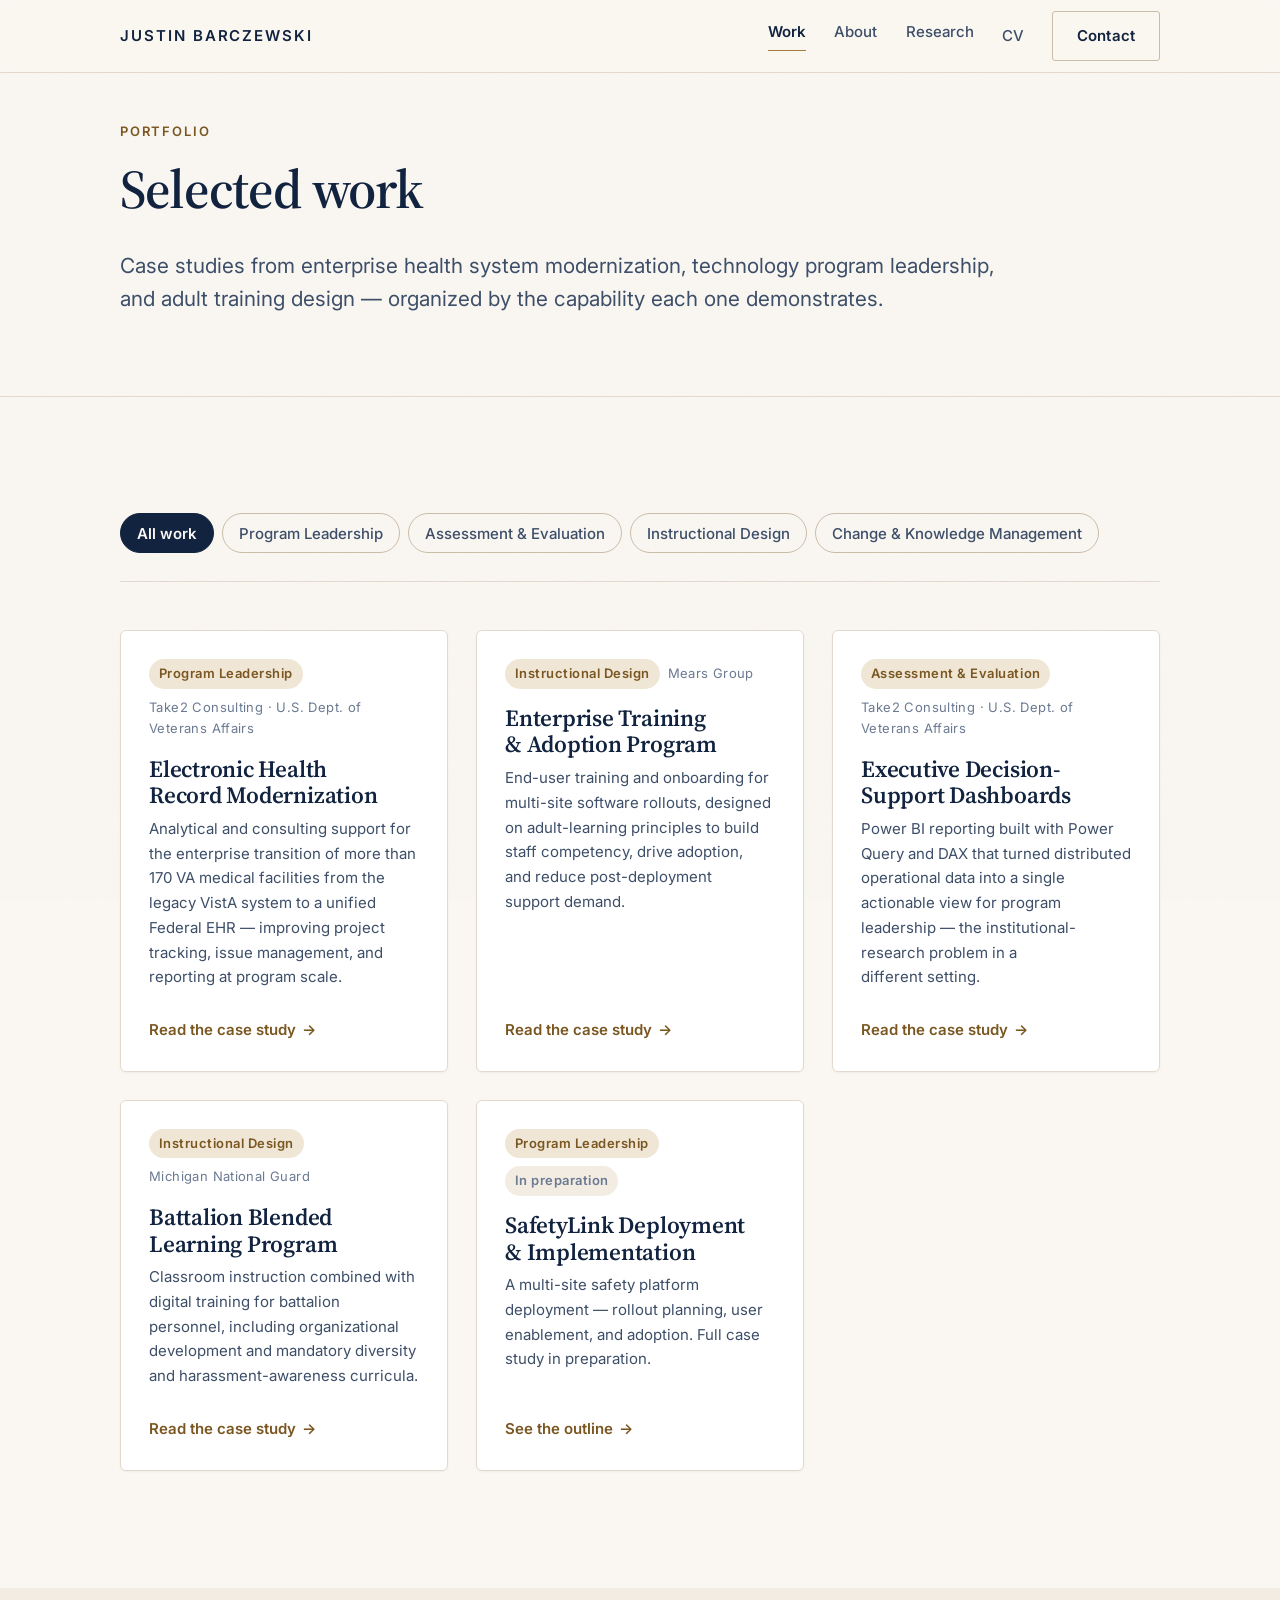
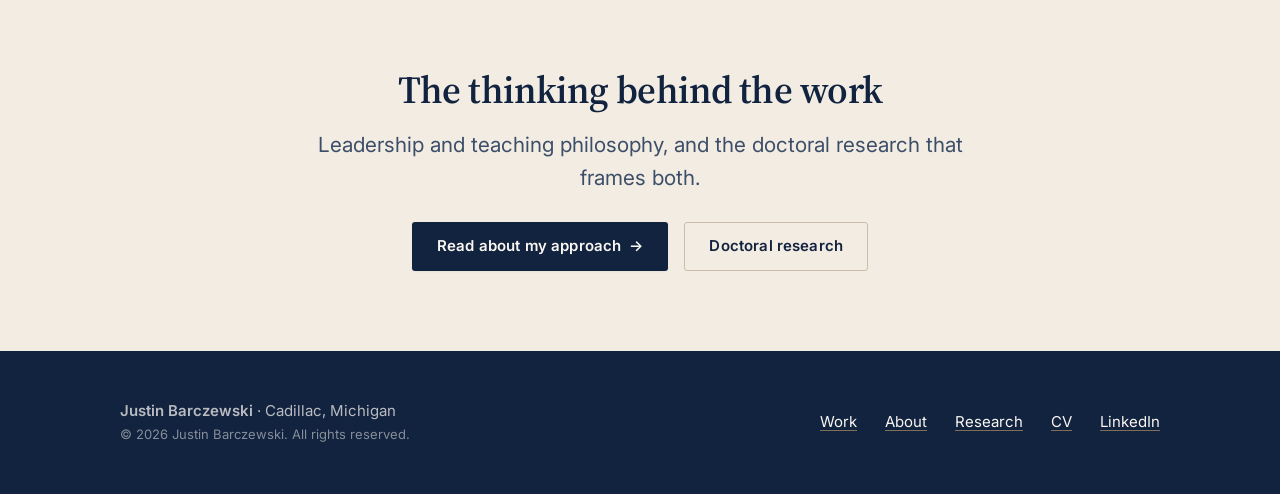
==== work/index.html @ b16f93a3 "Publish portfolio site" ====
<!DOCTYPE html>
<html lang="en" class="no-js">
<head>
<meta charset="utf-8">
<meta name="viewport" content="width=device-width, initial-scale=1">

<title>Work — Justin Barczewski</title>
<meta name="description" content="Case studies in program leadership, academic assessment and evaluation, instructional design, and change and knowledge management by Justin Barczewski.">
<meta name="author" content="Justin Barczewski">
<link rel="canonical" href="https://justin2988.github.io/work/">

<meta property="og:type" content="website">
<meta property="og:site_name" content="Justin Barczewski">
<meta property="og:title" content="Work — Justin Barczewski">
<meta property="og:description" content="Case studies in program leadership, assessment and evaluation, instructional design, and change management.">
<meta property="og:url" content="https://justin2988.github.io/work/">
<meta property="og:image" content="https://justin2988.github.io/assets/img/og-image.png">
<meta property="og:image:width" content="1200">
<meta property="og:image:height" content="630">
<meta property="og:image:alt" content="Justin Barczewski — Educational Leadership and Program Development">
<meta name="twitter:card" content="summary_large_image">

<link rel="icon" href="/assets/img/favicon.svg" type="image/svg+xml">
<link rel="manifest" href="/site.webmanifest">
<meta name="theme-color" content="#12233F">

<link rel="preconnect" href="https://fonts.googleapis.com">
<link rel="preconnect" href="https://fonts.gstatic.com" crossorigin>
<link href="https://fonts.googleapis.com/css2?family=Inter:wght@400;500;600;700&amp;family=Source+Serif+4:opsz,wght@8..60,400;8..60,600;8..60,700&amp;display=swap" rel="stylesheet">
<link rel="stylesheet" href="/assets/css/site.css">
</head>

<body>
<a class="skip-link" href="#main">Skip to content</a>

<!-- SHARED:HEADER start -->
<header class="site-header">
  <div class="container site-header__inner">
    <a class="brand" href="/">Justin Barczewski</a>
    <button class="nav__toggle" type="button" aria-expanded="false" aria-controls="site-nav">
      <span class="nav__toggle-bars"></span>
      <span class="visually-hidden">Menu</span>
    </button>
    <nav class="nav" id="site-nav" aria-label="Primary">
      <ul class="nav__list">
        <li><a class="nav__link" href="/work/" aria-current="page">Work</a></li>
        <li><a class="nav__link" href="/about.html">About</a></li>
        <li><a class="nav__link" href="/research.html">Research</a></li>
        <li><a class="nav__link" href="/cv.html">CV</a></li>
      </ul>
      <a class="btn btn--ghost" href="/#contact">Contact</a>
    </nav>
  </div>
</header>
<!-- SHARED:HEADER end -->

<main id="main">

  <section class="page-header">
    <div class="container">
      <span class="eyebrow">Portfolio</span>
      <h1>Selected work</h1>
      <p class="lead">
        Case studies from enterprise health system modernization, technology program leadership,
        and adult training design — organized by the capability each one demonstrates.
      </p>
    </div>
  </section>

  <section class="section" aria-labelledby="all-work-heading">
    <div class="container">
      <h2 id="all-work-heading" class="visually-hidden">All case studies</h2>

      <div class="filter-bar" data-filter-bar role="group" aria-label="Filter case studies by capability">
        <button class="filter-btn" type="button" data-filter="all" aria-pressed="true">All work</button>
        <button class="filter-btn" type="button" data-filter="program-leadership" aria-pressed="false">Program Leadership</button>
        <button class="filter-btn" type="button" data-filter="assessment" aria-pressed="false">Assessment &amp; Evaluation</button>
        <button class="filter-btn" type="button" data-filter="instructional-design" aria-pressed="false">Instructional Design</button>
        <button class="filter-btn" type="button" data-filter="change-management" aria-pressed="false">Change &amp; Knowledge Management</button>
      </div>

      <p class="visually-hidden" role="status" data-filter-status></p>

      <div class="work-grid" data-filter-grid>

        <a class="work-card" href="/work/ehr-modernization-program.html"
           data-categories="program-leadership change-management assessment" data-reveal>
          <div class="work-card__meta">
            <span class="tag">Program Leadership</span>
            <span class="work-card__org">Take2 Consulting · U.S. Dept. of Veterans Affairs</span>
          </div>
          <h3 class="work-card__title">Electronic Health Record Modernization</h3>
          <p class="work-card__desc">
            Analytical and consulting support for the enterprise transition of more than 170 VA
            medical facilities from the legacy VistA system to a unified Federal EHR — improving
            project tracking, issue management, and reporting at program scale.
          </p>
          <span class="work-card__cta">Read the case study</span>
        </a>

        <a class="work-card" href="/work/training-adoption-program.html"
           data-categories="instructional-design change-management" data-reveal>
          <div class="work-card__meta">
            <span class="tag">Instructional Design</span>
            <span class="work-card__org">Mears Group</span>
          </div>
          <h3 class="work-card__title">Enterprise Training &amp; Adoption Program</h3>
          <p class="work-card__desc">
            End-user training and onboarding for multi-site software rollouts, designed on
            adult-learning principles to build staff competency, drive adoption, and reduce
            post-deployment support demand.
          </p>
          <span class="work-card__cta">Read the case study</span>
        </a>

        <a class="work-card" href="/work/decision-support-dashboards.html"
           data-categories="assessment program-leadership" data-reveal>
          <div class="work-card__meta">
            <span class="tag">Assessment &amp; Evaluation</span>
            <span class="work-card__org">Take2 Consulting · U.S. Dept. of Veterans Affairs</span>
          </div>
          <h3 class="work-card__title">Executive Decision-Support Dashboards</h3>
          <p class="work-card__desc">
            Power BI reporting built with Power Query and DAX that turned distributed operational
            data into a single actionable view for program leadership — the institutional-research
            problem in a different setting.
          </p>
          <span class="work-card__cta">Read the case study</span>
        </a>

        <a class="work-card" href="/work/blended-learning-program.html"
           data-categories="instructional-design program-leadership" data-reveal>
          <div class="work-card__meta">
            <span class="tag">Instructional Design</span>
            <span class="work-card__org">Michigan National Guard</span>
          </div>
          <h3 class="work-card__title">Battalion Blended Learning Program</h3>
          <p class="work-card__desc">
            Classroom instruction combined with digital training for battalion personnel, including
            organizational development and mandatory diversity and harassment-awareness curricula.
          </p>
          <span class="work-card__cta">Read the case study</span>
        </a>

        <a class="work-card" href="/work/safetylink-implementation.html"
           data-categories="program-leadership change-management instructional-design" data-reveal>
          <div class="work-card__meta">
            <span class="tag">Program Leadership</span>
            <span class="tag tag--muted">In preparation</span>
          </div>
          <h3 class="work-card__title">SafetyLink Deployment &amp; Implementation</h3>
          <p class="work-card__desc">
            A multi-site safety platform deployment — rollout planning, user enablement, and
            adoption. Full case study in preparation.
          </p>
          <span class="work-card__cta">See the outline</span>
        </a>

      </div>
    </div>
  </section>

  <section class="section section--tight section--alt" aria-labelledby="work-cta-heading">
    <div class="container container--narrow text-center" data-reveal>
      <h2 id="work-cta-heading">The thinking behind the work</h2>
      <p class="lead">
        Leadership and teaching philosophy, and the doctoral research that frames both.
      </p>
      <div class="btn-row btn-row--center">
        <a class="btn btn--primary" href="/about.html">Read about my approach <span class="btn__arrow" aria-hidden="true">→</span></a>
        <a class="btn btn--ghost" href="/research.html">Doctoral research</a>
      </div>
    </div>
  </section>

</main>

<!-- SHARED:FOOTER start -->
<footer class="site-footer">
  <div class="container site-footer__inner">
    <div>
      <p class="mb-0"><strong>Justin Barczewski</strong> · Cadillac, Michigan</p>
      <p class="site-footer__legal">© <span data-current-year>2026</span> Justin Barczewski. All rights reserved.</p>
    </div>
    <ul class="site-footer__nav">
      <li><a href="/work/">Work</a></li>
      <li><a href="/about.html">About</a></li>
      <li><a href="/research.html">Research</a></li>
      <li><a href="/cv.html">CV</a></li>
      <li><a href="https://www.linkedin.com/in/justin-barczewski-542234149" rel="me noopener" target="_blank">LinkedIn<span class="visually-hidden"> (opens in a new tab)</span></a></li>
    </ul>
  </div>
</footer>
<!-- SHARED:FOOTER end -->

<script src="/assets/js/site.js" defer></script>
</body>
</html>
---- assets/css/site.css ----
/* ==========================================================================
   Justin Barczewski — Professional Portfolio
   Design direction: "Academic Modern"
   Parchment ground · ink navy · brass accent · serif display

   Fonts are loaded via <link> in each page <head>. Fallback stacks are chosen
   for close metric match so the layout holds if the webfont never arrives.
   ========================================================================== */

/* --------------------------------------------------------------------------
   1. Tokens
   -------------------------------------------------------------------------- */

:root {
  /* Surfaces */
  --parchment:        #FAF7F2;
  --parchment-deep:   #F2ECE3;
  --white:            #FFFFFF;

  /* Ink */
  --ink:              #12233F;
  --ink-soft:         #3D4E68;
  --ink-faint:        #6B7A91;

  /* Brass.
     --brass (#A67C3D) is ~3.9:1 on parchment — it passes AA only at 18pt+/14pt bold.
     Use --brass-text (#7A5620, ~5.4:1) for ANY small text. This distinction is
     load-bearing for accessibility; do not collapse the two. */
  --brass:            #A67C3D;
  --brass-text:       #7A5620;
  --brass-light:      #C9A26B;
  --brass-wash:       #F0E6D6;

  /* Lines */
  --rule:             #E2D9CC;
  --rule-strong:      #C9BCA8;
  --rule-dark:        rgba(255, 255, 255, 0.16);

  /* Type */
  --font-display: "Source Serif 4", ui-serif, Georgia, "Times New Roman", serif;
  --font-body:    "Inter", system-ui, -apple-system, "Segoe UI", Roboto, Helvetica, Arial, sans-serif;

  /* Fluid type scale */
  --fs-display:   clamp(2.5rem, 1.55rem + 4.2vw, 5rem);
  --fs-h1:        clamp(2.1rem, 1.5rem + 2.6vw, 3.4rem);
  --fs-h2:        clamp(1.65rem, 1.3rem + 1.5vw, 2.4rem);
  --fs-h3:        clamp(1.2rem, 1.08rem + 0.5vw, 1.45rem);
  --fs-lead:      clamp(1.075rem, 1rem + 0.42vw, 1.3rem);
  --fs-body:      1.0625rem;
  --fs-small:     0.9375rem;
  --fs-tiny:      0.8125rem;

  /* Space */
  --space-xs:   0.5rem;
  --space-sm:   1rem;
  --space-md:   1.75rem;
  --space-lg:   3rem;
  --space-xl:   5rem;
  --space-2xl:  clamp(4rem, 2.5rem + 6vw, 8rem);

  /* Layout */
  --container:  1120px;
  --measure:    68ch;
  --radius:     3px;
  --radius-lg:  6px;

  /* Effects */
  --shadow-sm:  0 1px 2px rgba(18, 35, 63, 0.05);
  --shadow-md:  0 2px 4px rgba(18, 35, 63, 0.05), 0 8px 24px rgba(18, 35, 63, 0.06);
  --shadow-lg:  0 4px 8px rgba(18, 35, 63, 0.06), 0 18px 44px rgba(18, 35, 63, 0.10);
  --ease:       cubic-bezier(0.22, 0.61, 0.36, 1);
}

/* --------------------------------------------------------------------------
   2. Reset & base
   -------------------------------------------------------------------------- */

*, *::before, *::after { box-sizing: border-box; }

/* Components below set explicit `display`, which would otherwise beat [hidden]. */
[hidden] { display: none !important; }

html {
  -webkit-text-size-adjust: 100%;
  scroll-behavior: smooth;
  scroll-padding-top: 6rem;
}

body {
  margin: 0;
  background-color: var(--parchment);
  color: var(--ink);
  font-family: var(--font-body);
  font-size: var(--fs-body);
  line-height: 1.65;
  font-feature-settings: "kern" 1, "liga" 1;
  -webkit-font-smoothing: antialiased;
  -moz-osx-font-smoothing: grayscale;
  overflow-x: hidden;
}

/* Barely-there paper grain. Decorative only; never intercepts input. */
body::before {
  content: "";
  position: fixed;
  inset: 0;
  z-index: 0;
  pointer-events: none;
  opacity: 0.035;
  background-image: url("data:image/svg+xml,%3Csvg xmlns='http://www.w3.org/2000/svg' width='140' height='140'%3E%3Cfilter id='n'%3E%3CfeTurbulence type='fractalNoise' baseFrequency='0.85' numOctaves='3'/%3E%3C/filter%3E%3Crect width='140' height='140' filter='url(%23n)'/%3E%3C/svg%3E");
}

body > * { position: relative; z-index: 1; }

img, svg, video { display: block; max-width: 100%; height: auto; }

h1, h2, h3, h4 {
  font-family: var(--font-display);
  font-weight: 600;
  line-height: 1.15;
  letter-spacing: -0.015em;
  margin: 0 0 var(--space-sm);
  text-wrap: balance;
}

h1 { font-size: var(--fs-h1); }
h2 { font-size: var(--fs-h2); }
h3 { font-size: var(--fs-h3); letter-spacing: -0.01em; }

p { margin: 0 0 var(--space-sm); text-wrap: pretty; }
p:last-child { margin-bottom: 0; }

a {
  color: var(--ink);
  text-decoration-color: var(--brass-light);
  text-underline-offset: 0.18em;
  text-decoration-thickness: 1px;
  transition: color 0.18s var(--ease), text-decoration-color 0.18s var(--ease);
}
a:hover { color: var(--brass-text); text-decoration-color: var(--brass); }

ul, ol { margin: 0 0 var(--space-sm); padding-left: 1.25rem; }
li { margin-bottom: 0.4rem; }
li:last-child { margin-bottom: 0; }

strong { font-weight: 600; }

hr {
  border: 0;
  border-top: 1px solid var(--rule);
  margin: var(--space-lg) 0;
}

::selection { background: var(--brass-wash); color: var(--ink); }

/* Focus: always visible, never suppressed. */
:focus-visible {
  outline: 2px solid var(--brass);
  outline-offset: 3px;
  border-radius: 2px;
}
:focus:not(:focus-visible) { outline: none; }

.skip-link {
  position: absolute;
  left: var(--space-sm);
  top: -100%;
  z-index: 200;
  padding: 0.75rem 1.25rem;
  background: var(--ink);
  color: var(--parchment);
  font-size: var(--fs-small);
  font-weight: 600;
  text-decoration: none;
  border-radius: var(--radius);
  transition: top 0.2s var(--ease);
}
.skip-link:focus { top: var(--space-sm); color: var(--parchment); }

/* --------------------------------------------------------------------------
   3. Layout primitives
   -------------------------------------------------------------------------- */

.container {
  width: 100%;
  max-width: var(--container);
  margin-inline: auto;
  padding-inline: clamp(1.25rem, 4vw, 2.5rem);
}

.container--narrow { max-width: 780px; }

.prose { max-width: var(--measure); }
.prose > * + * { margin-top: var(--space-sm); }
.prose h2 { margin-top: var(--space-lg); }
.prose h3 { margin-top: var(--space-md); }

.lead {
  font-size: var(--fs-lead);
  line-height: 1.6;
  color: var(--ink-soft);
}

.eyebrow {
  display: block;
  font-family: var(--font-body);
  font-size: var(--fs-tiny);
  font-weight: 600;
  letter-spacing: 0.14em;
  text-transform: uppercase;
  color: var(--brass-text);
  margin-bottom: var(--space-sm);
}

.eyebrow--light { color: var(--brass-light); }

/* --------------------------------------------------------------------------
   4. Header & navigation
   -------------------------------------------------------------------------- */

.site-header {
  position: sticky;
  top: 0;
  z-index: 100;
  background: rgba(250, 247, 242, 0.88);
  backdrop-filter: saturate(180%) blur(12px);
  -webkit-backdrop-filter: saturate(180%) blur(12px);
  border-bottom: 1px solid var(--rule);
}

.site-header__inner {
  display: flex;
  align-items: center;
  justify-content: space-between;
  gap: var(--space-md);
  min-height: 4.5rem;
}

.brand {
  font-family: var(--font-body);
  font-size: var(--fs-small);
  font-weight: 600;
  letter-spacing: 0.13em;
  text-transform: uppercase;
  text-decoration: none;
  color: var(--ink);
  white-space: nowrap;
}
.brand:hover { color: var(--brass-text); }

.nav { display: flex; align-items: center; gap: clamp(1rem, 2.2vw, 2rem); }

.nav__list {
  display: flex;
  align-items: center;
  gap: clamp(1rem, 2.2vw, 2rem);
  list-style: none;
  margin: 0;
  padding: 0;
}

.nav__link {
  display: inline-block;
  padding: 0.5rem 0;
  font-size: var(--fs-small);
  font-weight: 500;
  color: var(--ink-soft);
  text-decoration: none;
  position: relative;
}

.nav__link::after {
  content: "";
  position: absolute;
  left: 0;
  right: 0;
  bottom: 0.15rem;
  height: 1px;
  background: var(--brass);
  transform: scaleX(0);
  transform-origin: left;
  transition: transform 0.22s var(--ease);
}

.nav__link:hover { color: var(--ink); }
.nav__link:hover::after { transform: scaleX(1); }

.nav__link[aria-current="page"] { color: var(--ink); font-weight: 600; }
.nav__link[aria-current="page"]::after { transform: scaleX(1); }

.nav__toggle {
  display: none;
  align-items: center;
  justify-content: center;
  width: 44px;
  height: 44px;
  margin-right: -0.5rem;
  padding: 0;
  background: none;
  border: 0;
  cursor: pointer;
  color: var(--ink);
}

.nav__toggle-bars,
.nav__toggle-bars::before,
.nav__toggle-bars::after {
  display: block;
  width: 22px;
  height: 1.5px;
  background: currentColor;
  transition: transform 0.24s var(--ease), opacity 0.18s var(--ease);
}

.nav__toggle-bars { position: relative; }
.nav__toggle-bars::before,
.nav__toggle-bars::after { content: ""; position: absolute; left: 0; }
.nav__toggle-bars::before { top: -7px; }
.nav__toggle-bars::after  { top:  7px; }

.nav__toggle[aria-expanded="true"] .nav__toggle-bars { transform: rotate(45deg); }
.nav__toggle[aria-expanded="true"] .nav__toggle-bars::before { transform: translateY(7px) rotate(-90deg); }
.nav__toggle[aria-expanded="true"] .nav__toggle-bars::after  { opacity: 0; }

@media (max-width: 820px) {
  .nav__toggle { display: inline-flex; }

  .nav {
    position: fixed;
    inset: 4.5rem 0 auto;
    flex-direction: column;
    align-items: stretch;
    gap: 0;
    padding: var(--space-sm) clamp(1.25rem, 4vw, 2.5rem) var(--space-md);
    background: var(--parchment);
    border-bottom: 1px solid var(--rule);
    box-shadow: var(--shadow-md);
    transform: translateY(-8px);
    opacity: 0;
    visibility: hidden;
    transition: opacity 0.2s var(--ease), transform 0.2s var(--ease), visibility 0.2s;
  }

  .nav[data-open="true"] { transform: translateY(0); opacity: 1; visibility: visible; }

  .nav__list { flex-direction: column; align-items: stretch; gap: 0; width: 100%; }

  .nav__link {
    padding: 0.85rem 0;
    font-size: 1.0625rem;
    border-bottom: 1px solid var(--rule);
  }
  .nav__link::after { display: none; }

  .nav > .btn { margin-top: var(--space-sm); justify-content: center; }
}

/* --------------------------------------------------------------------------
   5. Buttons
   -------------------------------------------------------------------------- */

.btn {
  display: inline-flex;
  align-items: center;
  justify-content: center;
  gap: 0.5rem;
  min-height: 44px;
  padding: 0.7rem 1.5rem;
  font-family: var(--font-body);
  font-size: var(--fs-small);
  font-weight: 600;
  letter-spacing: 0.01em;
  text-decoration: none;
  border: 1px solid transparent;
  border-radius: var(--radius);
  cursor: pointer;
  transition: background-color 0.18s var(--ease), color 0.18s var(--ease),
              border-color 0.18s var(--ease), transform 0.18s var(--ease),
              box-shadow 0.18s var(--ease);
}

.btn__arrow { transition: transform 0.22s var(--ease); }
.btn:hover .btn__arrow { transform: translateX(3px); }

.btn--primary {
  background: var(--ink);
  color: var(--parchment);
  box-shadow: var(--shadow-sm);
}
.btn--primary:hover {
  background: #0B1830;
  color: var(--white);
  transform: translateY(-1px);
  box-shadow: var(--shadow-md);
}

.btn--ghost {
  background: transparent;
  color: var(--ink);
  border-color: var(--rule-strong);
}
.btn--ghost:hover {
  color: var(--ink);
  border-color: var(--brass);
  background: var(--brass-wash);
}

.btn--light {
  background: transparent;
  color: var(--parchment);
  border-color: var(--rule-dark);
}
.btn--light:hover {
  color: var(--ink);
  background: var(--parchment);
  border-color: var(--parchment);
}

.btn-row {
  display: flex;
  flex-wrap: wrap;
  gap: var(--space-sm);
  margin-top: var(--space-md);
}

/* Text link with arrow */
.link-arrow {
  display: inline-flex;
  align-items: center;
  gap: 0.4rem;
  font-size: var(--fs-small);
  font-weight: 600;
  color: var(--brass-text);
  text-decoration: none;
}
.link-arrow::after {
  content: "→";
  transition: transform 0.22s var(--ease);
}
.link-arrow:hover { color: var(--ink); }
.link-arrow:hover::after { transform: translateX(3px); }

/* --------------------------------------------------------------------------
   6. Hero
   -------------------------------------------------------------------------- */

.hero {
  padding-top: clamp(3rem, 2rem + 5vw, 6rem);
  padding-bottom: clamp(3rem, 2rem + 5vw, 5.5rem);
  border-bottom: 1px solid var(--rule);
}

.hero__grid {
  display: grid;
  grid-template-columns: minmax(0, 1.55fr) minmax(0, 1fr);
  gap: clamp(2rem, 5vw, 4.5rem);
  align-items: center;
}

.hero__display {
  font-size: var(--fs-display);
  font-weight: 600;
  line-height: 1.04;
  letter-spacing: -0.028em;
  margin: 0 0 var(--space-md);
}

.hero__lead {
  font-size: var(--fs-lead);
  line-height: 1.6;
  color: var(--ink-soft);
  max-width: 52ch;
  margin: 0;
}

.hero__portrait {
  position: relative;
  justify-self: center;
  width: min(100%, 340px);
}

.hero__portrait img {
  width: 100%;
  aspect-ratio: 4 / 5;
  object-fit: cover;
  border-radius: var(--radius-lg);
  box-shadow: var(--shadow-lg);
}

/* Brass frame offset behind the portrait */
.hero__portrait::before {
  content: "";
  position: absolute;
  inset: 1.1rem -1.1rem -1.1rem 1.1rem;
  border: 1px solid var(--brass-light);
  border-radius: var(--radius-lg);
  z-index: -1;
}

/* Placeholder shown until a real headshot is supplied */
.portrait-placeholder {
  display: flex;
  align-items: center;
  justify-content: center;
  width: 100%;
  aspect-ratio: 4 / 5;
  background: linear-gradient(160deg, var(--parchment-deep), var(--brass-wash));
  border: 1px solid var(--rule-strong);
  border-radius: var(--radius-lg);
  font-family: var(--font-display);
  font-size: clamp(3.5rem, 8vw, 5.5rem);
  font-weight: 600;
  color: var(--brass);
  letter-spacing: 0.02em;
  box-shadow: var(--shadow-lg);
}

@media (max-width: 860px) {
  .hero__grid { grid-template-columns: 1fr; gap: var(--space-lg); }
  .hero__portrait { order: -1; width: min(100%, 260px); justify-self: start; }
  .hero__portrait::before { inset: 0.8rem -0.8rem -0.8rem 0.8rem; }
}

/* --------------------------------------------------------------------------
   7. Sections
   -------------------------------------------------------------------------- */

.section { padding-block: var(--space-2xl); }
.section--tight { padding-block: var(--space-xl); }
.section--alt { background: var(--parchment-deep); }

.section--ink {
  background: var(--ink);
  color: var(--parchment);
}
.section--ink h1, .section--ink h2, .section--ink h3 { color: var(--white); }
.section--ink p { color: rgba(250, 247, 242, 0.78); }
.section--ink a { color: var(--white); text-decoration-color: var(--brass-light); }
.section--ink a:hover { color: var(--brass-light); }
.section--ink .lead { color: rgba(250, 247, 242, 0.78); }

.section-head {
  max-width: var(--measure);
  margin-bottom: var(--space-lg);
}

.section-head--wide { max-width: 46rem; }

/* Numbered rule above section headings — the "01 / 02 / 03" motif */
.section-num {
  display: flex;
  align-items: center;
  gap: var(--space-sm);
  margin-bottom: var(--space-md);
  font-size: var(--fs-tiny);
  font-weight: 600;
  letter-spacing: 0.14em;
  text-transform: uppercase;
  color: var(--brass-text);
}
.section-num::after {
  content: "";
  flex: 1;
  height: 1px;
  background: var(--rule-strong);
}
.section--ink .section-num { color: var(--brass-light); }
.section--ink .section-num::after { background: var(--rule-dark); }

/* --------------------------------------------------------------------------
   8. Pillars (focus areas)
   -------------------------------------------------------------------------- */

.pillars {
  display: grid;
  grid-template-columns: repeat(auto-fit, minmax(min(100%, 17rem), 1fr));
  gap: var(--space-lg) var(--space-md);
}

.pillar { border-top: 2px solid var(--brass); padding-top: var(--space-md); }

.pillar__title {
  font-size: var(--fs-h3);
  margin-bottom: 0.6rem;
}

.pillar p { color: var(--ink-soft); font-size: var(--fs-small); }

.pillar__list {
  list-style: none;
  padding: 0;
  margin: var(--space-sm) 0 0;
  font-size: var(--fs-small);
  color: var(--ink-soft);
}
.pillar__list li {
  position: relative;
  padding-left: 1.1rem;
  margin-bottom: 0.3rem;
}
.pillar__list li::before {
  content: "◆";
  position: absolute;
  left: 0;
  font-size: 0.55em;
  top: 0.62em;
  color: var(--brass);
}

/* --------------------------------------------------------------------------
   9. Work cards
   -------------------------------------------------------------------------- */

.work-grid {
  display: grid;
  grid-template-columns: repeat(auto-fill, minmax(min(100%, 20rem), 1fr));
  gap: var(--space-md);
}

.work-card {
  display: flex;
  flex-direction: column;
  background: var(--white);
  border: 1px solid var(--rule);
  border-radius: var(--radius-lg);
  padding: var(--space-md);
  text-decoration: none;
  color: inherit;
  box-shadow: var(--shadow-sm);
  transition: transform 0.22s var(--ease), box-shadow 0.22s var(--ease),
              border-color 0.22s var(--ease);
}

.work-card:hover {
  transform: translateY(-3px);
  box-shadow: var(--shadow-lg);
  border-color: var(--brass-light);
  color: inherit;
}

.work-card__meta {
  display: flex;
  flex-wrap: wrap;
  align-items: center;
  gap: 0.5rem;
  margin-bottom: var(--space-sm);
}

.tag {
  display: inline-block;
  padding: 0.25rem 0.6rem;
  background: var(--brass-wash);
  color: var(--brass-text);
  border-radius: 100px;
  font-size: var(--fs-tiny);
  font-weight: 600;
  letter-spacing: 0.04em;
  white-space: nowrap;
}

.tag--muted { background: var(--parchment-deep); color: var(--ink-faint); }

.work-card__title {
  font-size: var(--fs-h3);
  margin-bottom: 0.5rem;
}

.work-card__desc {
  font-size: var(--fs-small);
  color: var(--ink-soft);
  margin-bottom: var(--space-md);
}

.work-card__cta {
  margin-top: auto;
  display: inline-flex;
  align-items: center;
  gap: 0.4rem;
  font-size: var(--fs-small);
  font-weight: 600;
  color: var(--brass-text);
}
.work-card__cta::after { content: "→"; transition: transform 0.22s var(--ease); }
.work-card:hover .work-card__cta::after { transform: translateX(3px); }

.work-card__org {
  font-size: var(--fs-tiny);
  color: var(--ink-faint);
  letter-spacing: 0.03em;
}

/* Filter bar */
.filter-bar {
  display: flex;
  flex-wrap: wrap;
  gap: 0.5rem;
  margin-bottom: var(--space-lg);
  padding-bottom: var(--space-md);
  border-bottom: 1px solid var(--rule);
}

.filter-btn {
  min-height: 40px;
  padding: 0.45rem 1rem;
  background: transparent;
  border: 1px solid var(--rule-strong);
  border-radius: 100px;
  font-family: var(--font-body);
  font-size: var(--fs-small);
  font-weight: 500;
  color: var(--ink-soft);
  cursor: pointer;
  transition: all 0.18s var(--ease);
}
.filter-btn:hover { border-color: var(--brass); color: var(--ink); }
.filter-btn[aria-pressed="true"] {
  background: var(--ink);
  border-color: var(--ink);
  color: var(--parchment);
  font-weight: 600;
}

/* --------------------------------------------------------------------------
   10. Case study pages
   -------------------------------------------------------------------------- */

.case-hero,
.page-header {
  padding-top: var(--space-lg);
  padding-bottom: var(--space-xl);
  border-bottom: 1px solid var(--rule);
}

.page-header h1 { margin-bottom: var(--space-md); }
.page-header .lead { max-width: var(--measure); }

.breadcrumb {
  display: flex;
  align-items: center;
  gap: 0.5rem;
  margin-bottom: var(--space-md);
  font-size: var(--fs-small);
  color: var(--ink-faint);
}
.breadcrumb a { color: var(--ink-soft); text-decoration: none; }
.breadcrumb a:hover { color: var(--brass-text); text-decoration: underline; }
.breadcrumb__sep { color: var(--rule-strong); }

.case-facts {
  display: grid;
  grid-template-columns: repeat(auto-fit, minmax(min(100%, 12rem), 1fr));
  gap: var(--space-md);
  margin-top: var(--space-lg);
  padding-top: var(--space-md);
  border-top: 1px solid var(--rule);
}

.fact__label {
  display: block;
  font-size: var(--fs-tiny);
  font-weight: 600;
  letter-spacing: 0.12em;
  text-transform: uppercase;
  color: var(--brass-text);
  margin-bottom: 0.35rem;
}

.fact__value { font-size: var(--fs-small); color: var(--ink); margin: 0; }

.case-body { padding-block: var(--space-xl); }

.case-section { margin-bottom: var(--space-xl); }
.case-section:last-child { margin-bottom: 0; }

.case-section > h2 {
  display: flex;
  align-items: baseline;
  gap: 0.75rem;
  margin-bottom: var(--space-md);
}

.case-section__num {
  font-family: var(--font-body);
  font-size: var(--fs-tiny);
  font-weight: 600;
  letter-spacing: 0.1em;
  color: var(--brass);
}

.checklist { list-style: none; padding: 0; margin: 0; }
.checklist li {
  position: relative;
  padding-left: 1.6rem;
  margin-bottom: 0.7rem;
}
.checklist li::before {
  content: "◆";
  position: absolute;
  left: 0.15rem;
  top: 0.55em;
  font-size: 0.6em;
  color: var(--brass);
}

.pull-quote {
  margin: var(--space-lg) 0;
  padding: var(--space-md) 0 var(--space-md) var(--space-md);
  border-left: 2px solid var(--brass);
  font-family: var(--font-display);
  font-size: var(--fs-lead);
  line-height: 1.5;
  color: var(--ink);
}

.callout {
  padding: var(--space-md);
  background: var(--brass-wash);
  border-radius: var(--radius-lg);
  border: 1px solid var(--rule-strong);
  font-size: var(--fs-small);
}
.callout__title {
  font-family: var(--font-body);
  font-size: var(--fs-tiny);
  font-weight: 600;
  letter-spacing: 0.12em;
  text-transform: uppercase;
  color: var(--brass-text);
  margin-bottom: 0.5rem;
}

.chip-row {
  display: flex;
  flex-wrap: wrap;
  gap: 0.5rem;
  margin: 0;
  padding: 0;
  list-style: none;
}
.chip-row li {
  padding: 0.35rem 0.85rem;
  background: var(--white);
  border: 1px solid var(--rule-strong);
  border-radius: 100px;
  font-size: var(--fs-small);
  color: var(--ink-soft);
  margin: 0;
}

.case-nav {
  display: flex;
  flex-wrap: wrap;
  justify-content: space-between;
  gap: var(--space-sm);
  max-width: var(--measure);
  padding-top: var(--space-lg);
  margin-top: var(--space-xl);
  border-top: 1px solid var(--rule);
}

/* --------------------------------------------------------------------------
   11. Timeline (experience)
   -------------------------------------------------------------------------- */

.timeline { position: relative; padding-left: 0; list-style: none; margin: 0; }

.timeline__item {
  position: relative;
  padding-left: var(--space-lg);
  padding-bottom: var(--space-lg);
  margin: 0;
  border-left: 1px solid var(--rule-strong);
}
.timeline__item:last-child { padding-bottom: 0; border-left-color: transparent; }

.timeline__item::before {
  content: "";
  position: absolute;
  left: -5px;
  top: 0.5rem;
  width: 9px;
  height: 9px;
  background: var(--brass);
  border-radius: 50%;
  box-shadow: 0 0 0 4px var(--parchment);
}
.section--alt .timeline__item::before { box-shadow: 0 0 0 4px var(--parchment-deep); }

.timeline__period {
  display: block;
  font-size: var(--fs-tiny);
  font-weight: 600;
  letter-spacing: 0.1em;
  text-transform: uppercase;
  color: var(--brass-text);
  margin-bottom: 0.4rem;
}

.timeline__role { font-size: var(--fs-h3); margin-bottom: 0.2rem; }

.timeline__org {
  font-size: var(--fs-small);
  color: var(--ink-faint);
  margin-bottom: var(--space-sm);
}

.timeline__item ul { font-size: var(--fs-small); color: var(--ink-soft); }

/* --------------------------------------------------------------------------
   12. Credentials
   -------------------------------------------------------------------------- */

.cred-grid {
  display: grid;
  grid-template-columns: repeat(auto-fit, minmax(min(100%, 15rem), 1fr));
  gap: var(--space-md);
}

.cred {
  padding: var(--space-md);
  background: var(--white);
  border: 1px solid var(--rule);
  border-radius: var(--radius-lg);
}
.section--alt .cred { background: var(--parchment); }

.cred__title { font-size: 1.075rem; margin-bottom: 0.3rem; }

.cred__meta { font-size: var(--fs-small); color: var(--ink-soft); margin: 0; }

.cred__note {
  display: block;
  margin-top: 0.5rem;
  font-size: var(--fs-tiny);
  color: var(--ink-faint);
  letter-spacing: 0.02em;
}

/* Stat row */
.stats {
  display: grid;
  grid-template-columns: repeat(auto-fit, minmax(min(100%, 10rem), 1fr));
  gap: var(--space-md);
  margin-top: var(--space-lg);
  padding-top: var(--space-lg);
  border-top: 1px solid var(--rule);
}

.stat__value {
  display: block;
  font-family: var(--font-display);
  font-size: clamp(1.9rem, 1.5rem + 1.6vw, 2.6rem);
  font-weight: 600;
  line-height: 1.05;
  letter-spacing: -0.02em;
  color: var(--ink);
  margin-bottom: 0.3rem;
}

.stat__label {
  font-size: var(--fs-small);
  color: var(--ink-soft);
  line-height: 1.4;
}

.section--ink .stat__value { color: var(--white); }
.section--ink .stat__label { color: rgba(250, 247, 242, 0.72); }
.section--ink .stats { border-top-color: var(--rule-dark); }

/* --------------------------------------------------------------------------
   13. Process diagram (dissertation Basic Social Process)
   -------------------------------------------------------------------------- */

.process {
  display: grid;
  grid-template-columns: repeat(auto-fit, minmax(min(100%, 9.5rem), 1fr));
  gap: var(--space-sm);
  margin: var(--space-lg) 0 0;
  padding: 0;
  list-style: none;
  counter-reset: stage;
}

.process__stage {
  position: relative;
  margin: 0;
  padding: var(--space-md) var(--space-sm);
  background: var(--white);
  border: 1px solid var(--rule);
  border-top: 2px solid var(--brass);
  border-radius: var(--radius-lg);
  text-align: center;
}
.section--alt .process__stage { background: var(--parchment); }

.process__stage::before {
  counter-increment: stage;
  content: "0" counter(stage);
  display: block;
  font-family: var(--font-body);
  font-size: var(--fs-tiny);
  font-weight: 600;
  letter-spacing: 0.12em;
  color: var(--brass-text);
  margin-bottom: 0.4rem;
}

.process__name {
  display: block;
  font-family: var(--font-display);
  font-size: 1.125rem;
  font-weight: 600;
  color: var(--ink);
  margin-bottom: 0.3rem;
}

.process__desc {
  display: block;
  font-size: var(--fs-tiny);
  line-height: 1.45;
  color: var(--ink-soft);
}

/* Core-category highlight card */
.core-category {
  padding: var(--space-lg);
  background: var(--ink);
  color: var(--parchment);
  border-radius: var(--radius-lg);
  text-align: center;
}
.core-category__label {
  display: block;
  font-size: var(--fs-tiny);
  font-weight: 600;
  letter-spacing: 0.14em;
  text-transform: uppercase;
  color: var(--brass-light);
  margin-bottom: var(--space-sm);
}
.core-category__term {
  font-family: var(--font-display);
  font-size: clamp(1.5rem, 1.2rem + 1.6vw, 2.25rem);
  font-weight: 600;
  font-style: italic;
  line-height: 1.2;
  letter-spacing: -0.015em;
  color: var(--white);
  margin: 0;
}

.abstract {
  padding: var(--space-lg);
  background: var(--white);
  border: 1px solid var(--rule);
  border-left: 3px solid var(--brass);
  border-radius: var(--radius-lg);
  font-size: var(--fs-small);
  line-height: 1.75;
  color: var(--ink-soft);
}
.section--alt .abstract { background: var(--parchment); }

.dissertation-title {
  font-family: var(--font-display);
  font-size: var(--fs-h2);
  font-weight: 600;
  line-height: 1.2;
  letter-spacing: -0.015em;
  margin-bottom: var(--space-sm);
}

.dissertation-title__sub {
  display: block;
  font-size: 0.72em;
  font-weight: 400;
  font-style: italic;
  color: var(--ink-soft);
  margin-top: 0.35rem;
  letter-spacing: -0.005em;
}

/* --------------------------------------------------------------------------
   14. Two-column split
   -------------------------------------------------------------------------- */

.split {
  display: grid;
  grid-template-columns: minmax(0, 1fr) minmax(0, 1fr);
  gap: clamp(2rem, 5vw, 4rem);
  align-items: start;
}

.split--sidebar { grid-template-columns: minmax(0, 1.6fr) minmax(0, 1fr); }

@media (max-width: 820px) {
  .split, .split--sidebar { grid-template-columns: 1fr; gap: var(--space-lg); }
}

.definition-list { margin: 0; }
.definition-list dt {
  font-size: var(--fs-tiny);
  font-weight: 600;
  letter-spacing: 0.12em;
  text-transform: uppercase;
  color: var(--brass-text);
  margin-bottom: 0.3rem;
}
.definition-list dd {
  margin: 0 0 var(--space-md);
  font-size: var(--fs-small);
  color: var(--ink-soft);
}
.definition-list dd:last-child { margin-bottom: 0; }

/* --------------------------------------------------------------------------
   15. Contact
   -------------------------------------------------------------------------- */

.contact-links {
  display: flex;
  flex-wrap: wrap;
  gap: var(--space-md);
  margin-top: var(--space-lg);
  padding: 0;
  list-style: none;
}

.contact-links li { margin: 0; }

.contact-links a {
  display: inline-flex;
  align-items: center;
  gap: 0.55rem;
  font-size: var(--fs-lead);
  font-weight: 500;
  text-decoration: none;
}
.contact-links a:hover { text-decoration: underline; text-decoration-color: var(--brass-light); }

.contact-links svg { flex-shrink: 0; width: 1.1em; height: 1.1em; }

/* --------------------------------------------------------------------------
   16. Footer
   -------------------------------------------------------------------------- */

.site-footer {
  padding-block: var(--space-lg);
  background: var(--ink);
  color: rgba(250, 247, 242, 0.72);
  font-size: var(--fs-small);
}

.site-footer a { color: var(--parchment); text-decoration-color: rgba(201, 162, 107, 0.6); }
.site-footer a:hover { color: var(--brass-light); }

.site-footer__inner {
  display: flex;
  flex-wrap: wrap;
  align-items: center;
  justify-content: space-between;
  gap: var(--space-md);
}

.site-footer__nav {
  display: flex;
  flex-wrap: wrap;
  gap: var(--space-md);
  list-style: none;
  margin: 0;
  padding: 0;
}
.site-footer__nav li { margin: 0; }

.site-footer__legal { font-size: var(--fs-tiny); color: rgba(250, 247, 242, 0.5); }

/* --------------------------------------------------------------------------
   17. CV page
   -------------------------------------------------------------------------- */

.cv-section { margin-bottom: var(--space-xl); }

.cv-section > h2 {
  padding-bottom: 0.6rem;
  margin-bottom: var(--space-md);
  border-bottom: 1px solid var(--rule-strong);
  font-size: 1.35rem;
  letter-spacing: 0.01em;
}

.cv-entry { margin-bottom: var(--space-md); }
.cv-entry:last-child { margin-bottom: 0; }

.cv-entry__head {
  display: flex;
  flex-wrap: wrap;
  align-items: baseline;
  justify-content: space-between;
  gap: 0.5rem var(--space-sm);
  margin-bottom: 0.2rem;
}

.cv-entry__title { font-size: 1.125rem; margin: 0; }

.cv-entry__period {
  font-size: var(--fs-tiny);
  font-weight: 600;
  letter-spacing: 0.08em;
  text-transform: uppercase;
  color: var(--brass-text);
  white-space: nowrap;
}

.cv-entry__org {
  font-size: var(--fs-small);
  color: var(--ink-faint);
  margin-bottom: 0.6rem;
}

.cv-entry ul { font-size: var(--fs-small); color: var(--ink-soft); margin-bottom: 0; }

.cv-competency { margin-bottom: var(--space-md); }
.cv-competency:last-child { margin-bottom: 0; }
.cv-competency dt {
  font-size: var(--fs-small);
  font-weight: 600;
  color: var(--ink);
  margin-bottom: 0.25rem;
}
.cv-competency dd {
  margin: 0;
  font-size: var(--fs-small);
  color: var(--ink-soft);
}

/* --------------------------------------------------------------------------
   18. 404
   -------------------------------------------------------------------------- */

.error-page {
  display: flex;
  flex-direction: column;
  align-items: center;
  justify-content: center;
  text-align: center;
  min-height: 60vh;
  padding-block: var(--space-2xl);
}

.error-page__code {
  font-family: var(--font-display);
  font-size: clamp(4rem, 3rem + 8vw, 8rem);
  font-weight: 600;
  line-height: 1;
  color: var(--brass-light);
  margin-bottom: var(--space-sm);
}

/* --------------------------------------------------------------------------
   19. Utilities
   -------------------------------------------------------------------------- */

.visually-hidden {
  position: absolute !important;
  width: 1px; height: 1px;
  padding: 0; margin: -1px;
  overflow: hidden;
  clip: rect(0 0 0 0);
  clip-path: inset(50%);
  white-space: nowrap;
  border: 0;
}

.text-center { text-align: center; }
.mt-lg { margin-top: var(--space-lg); }
.mt-md { margin-top: var(--space-md); }
.mb-0  { margin-bottom: 0; }

.btn-row--center { justify-content: center; }
.lead--narrow { max-width: 46ch; }
.prose--wide { max-width: 46rem; }

/* A dissertation title used as the page h1 takes the h1 size, not the h2 size
   the class defaults to. */
h1.dissertation-title { font-size: var(--fs-h1); }

.callout .definition-list { margin-top: var(--space-sm); }

/* --------------------------------------------------------------------------
   20. Motion
   -------------------------------------------------------------------------- */

[data-reveal] {
  opacity: 0;
  transform: translateY(14px);
  transition: opacity 0.6s var(--ease), transform 0.6s var(--ease);
}
[data-reveal].is-visible { opacity: 1; transform: none; }

/* No-JS safety: if the observer never runs, content must still be visible. */
.no-js [data-reveal] { opacity: 1; transform: none; }

@media (prefers-reduced-motion: reduce) {
  html { scroll-behavior: auto; }

  *, *::before, *::after {
    animation-duration: 0.001ms !important;
    animation-iteration-count: 1 !important;
    transition-duration: 0.001ms !important;
    scroll-behavior: auto !important;
  }

  [data-reveal] { opacity: 1 !important; transform: none !important; }
}

/* --------------------------------------------------------------------------
   21. Print — tuned for the CV page
   -------------------------------------------------------------------------- */

@media print {
  :root {
    --parchment: #FFFFFF;
    --parchment-deep: #FFFFFF;
    --ink: #000000;
    --ink-soft: #222222;
    --ink-faint: #444444;
    --brass-text: #000000;
  }

  @page { margin: 16mm 14mm; }

  body {
    background: #FFFFFF;
    color: #000000;
    font-size: 10.5pt;
    line-height: 1.45;
  }

  body::before { display: none; }

  .site-header,
  .site-footer,
  .no-print,
  .skip-link,
  .btn-row,
  .case-nav { display: none !important; }

  .container { max-width: none; padding: 0; }

  .section, .section--tight { padding-block: 0; }

  a { color: #000000; text-decoration: none; }

  /* Expose URLs for external links only — internal anchors would be noise. */
  .prose a[href^="http"]::after,
  .cv-section a[href^="http"]::after {
    content: " (" attr(href) ")";
    font-size: 8.5pt;
    color: #444444;
    word-break: break-all;
  }

  h1, h2, h3 { break-after: avoid; page-break-after: avoid; }

  .cv-section, .cv-entry, .cred, li { break-inside: avoid; page-break-inside: avoid; }

  .cv-section { margin-bottom: 14pt; }

  .cv-section > h2 {
    font-size: 12pt;
    border-bottom: 0.5pt solid #000000;
    margin-bottom: 8pt;
  }

  [data-reveal] { opacity: 1 !important; transform: none !important; }

  .cred, .abstract, .callout, .work-card {
    border: 0.5pt solid #999999;
    box-shadow: none;
    background: #FFFFFF;
  }
}
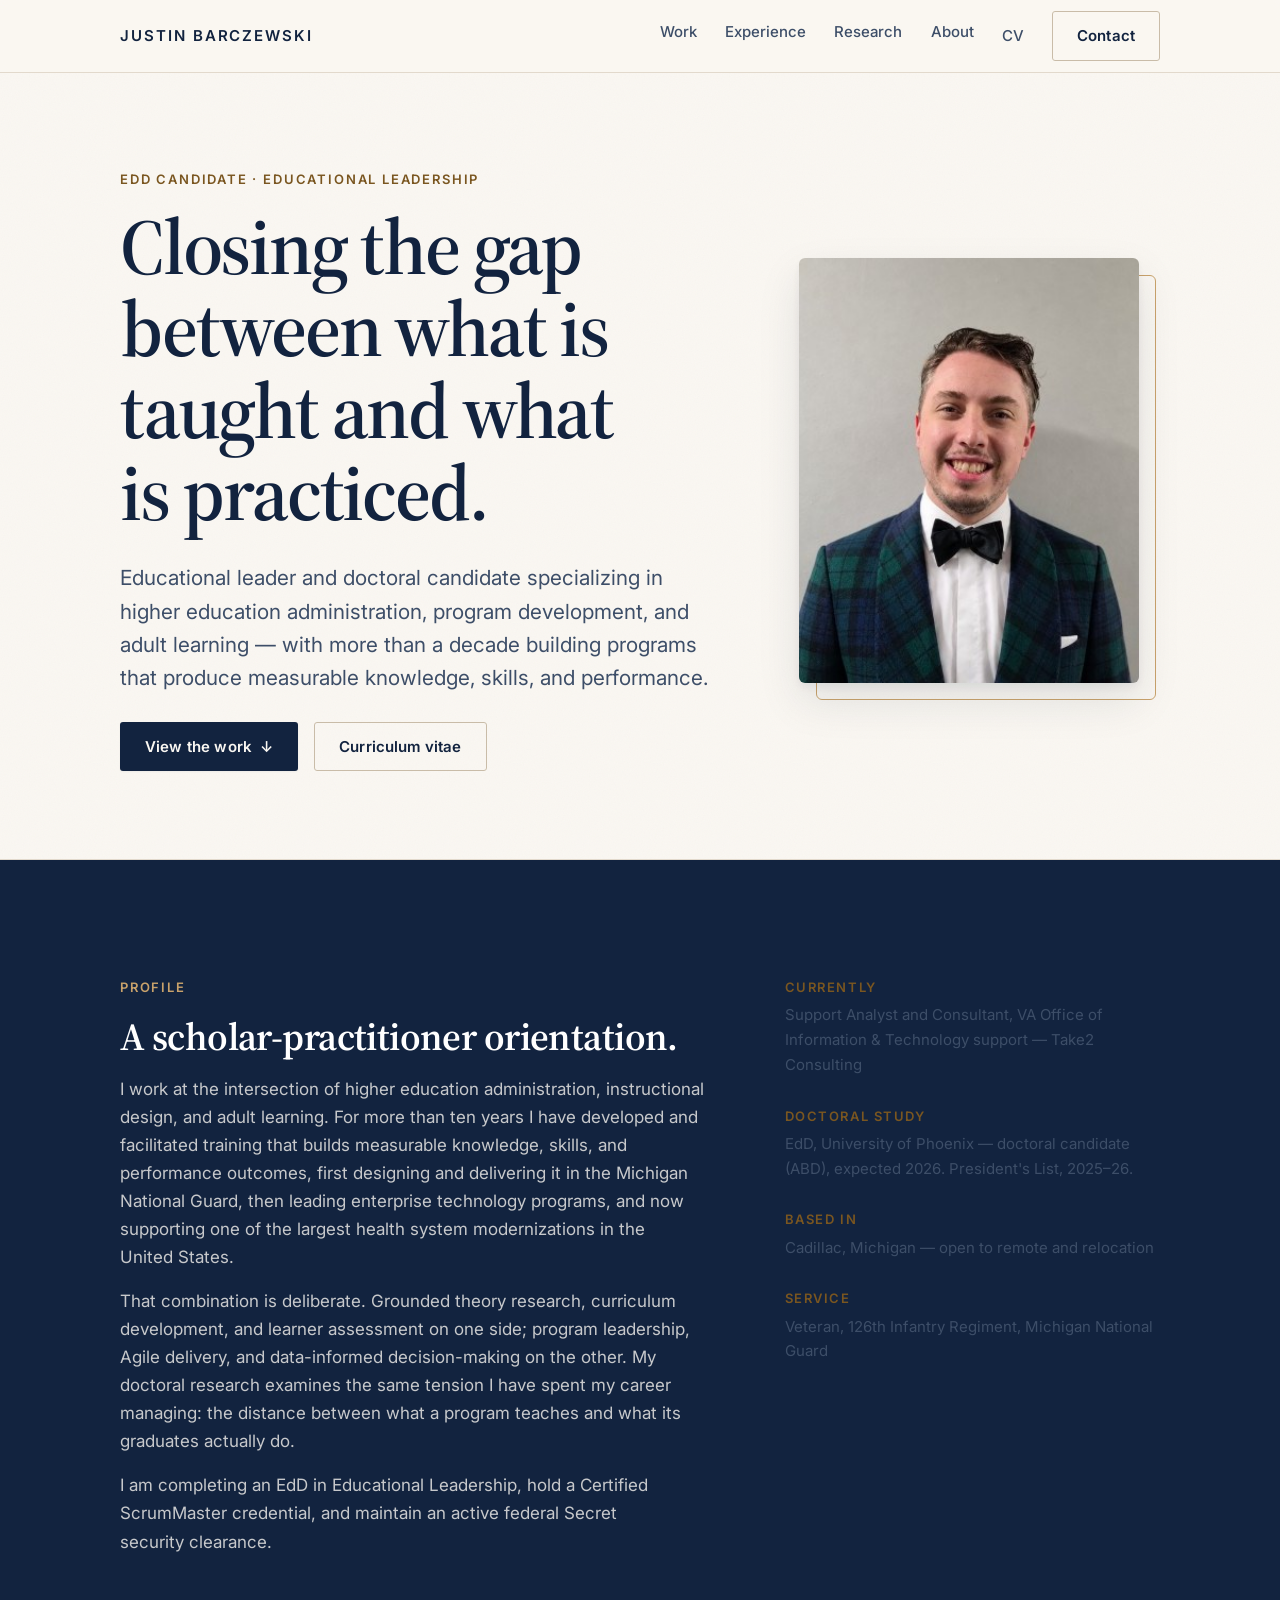
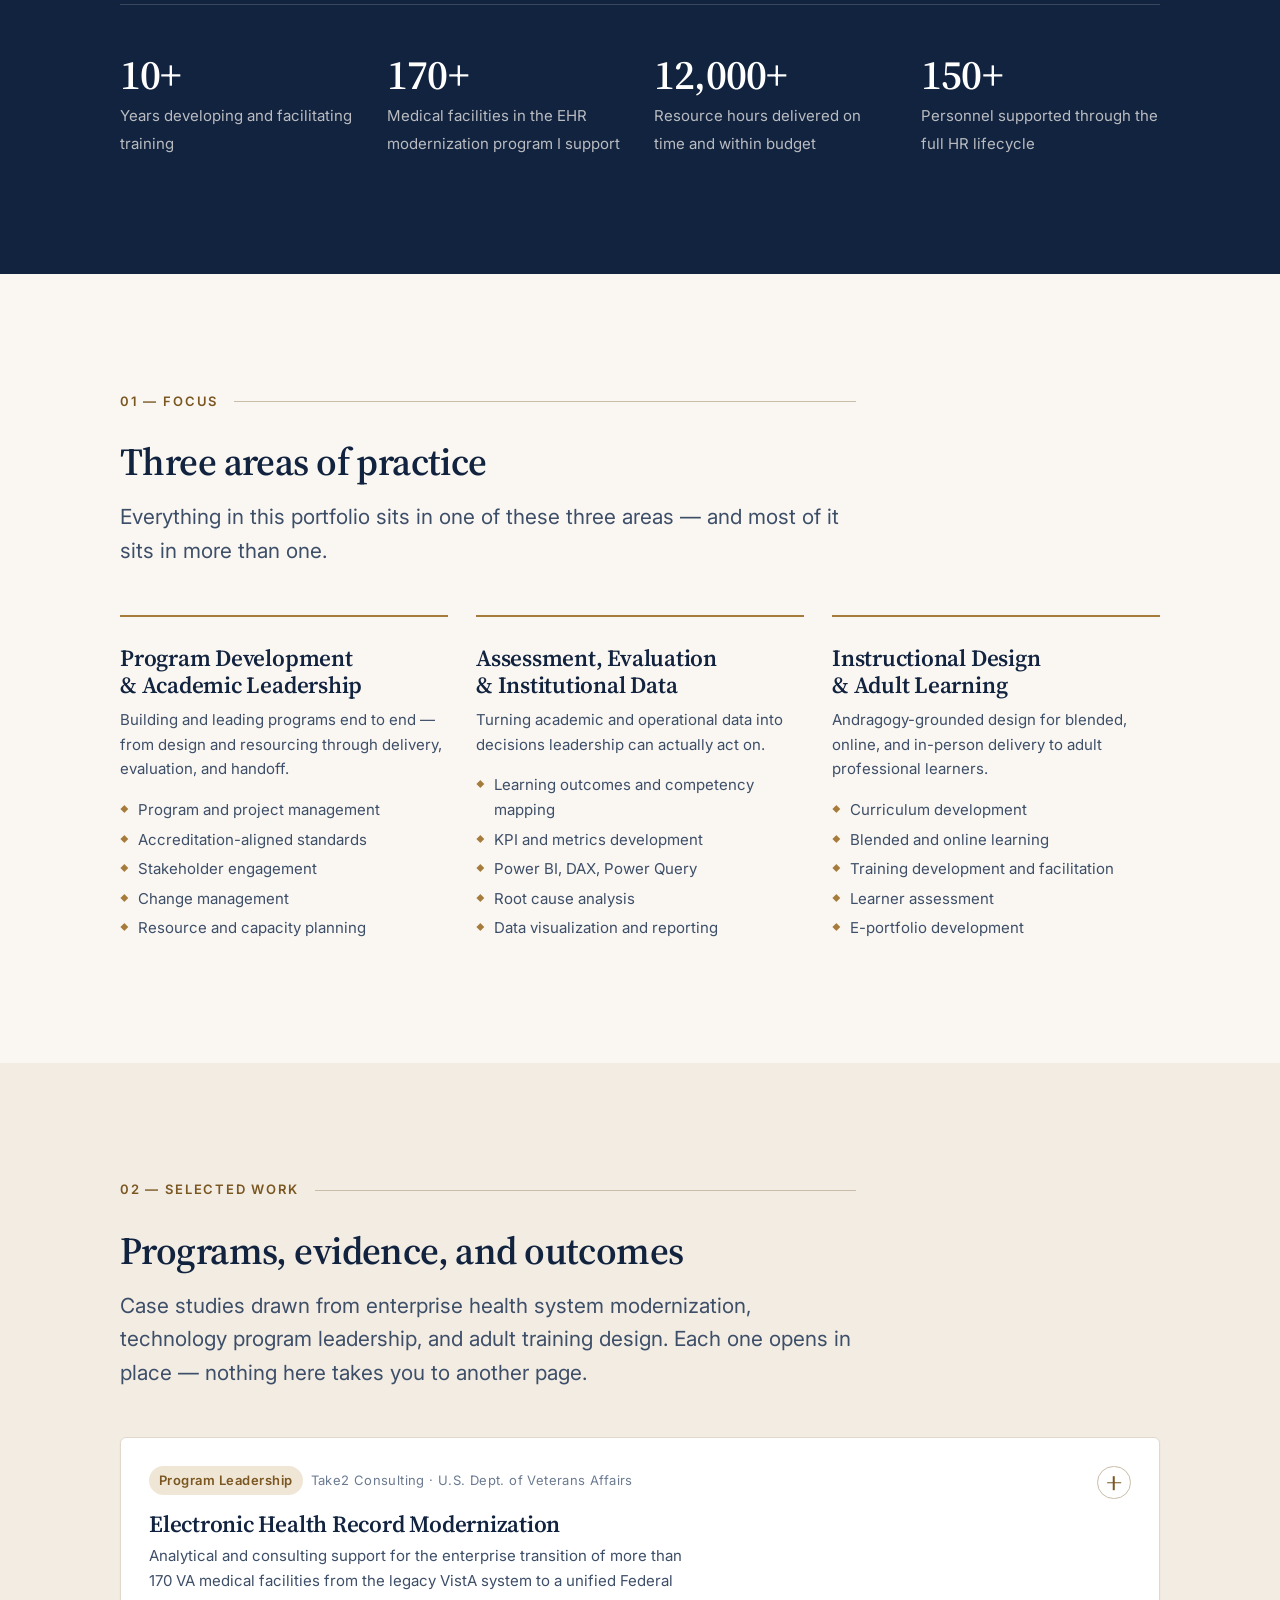
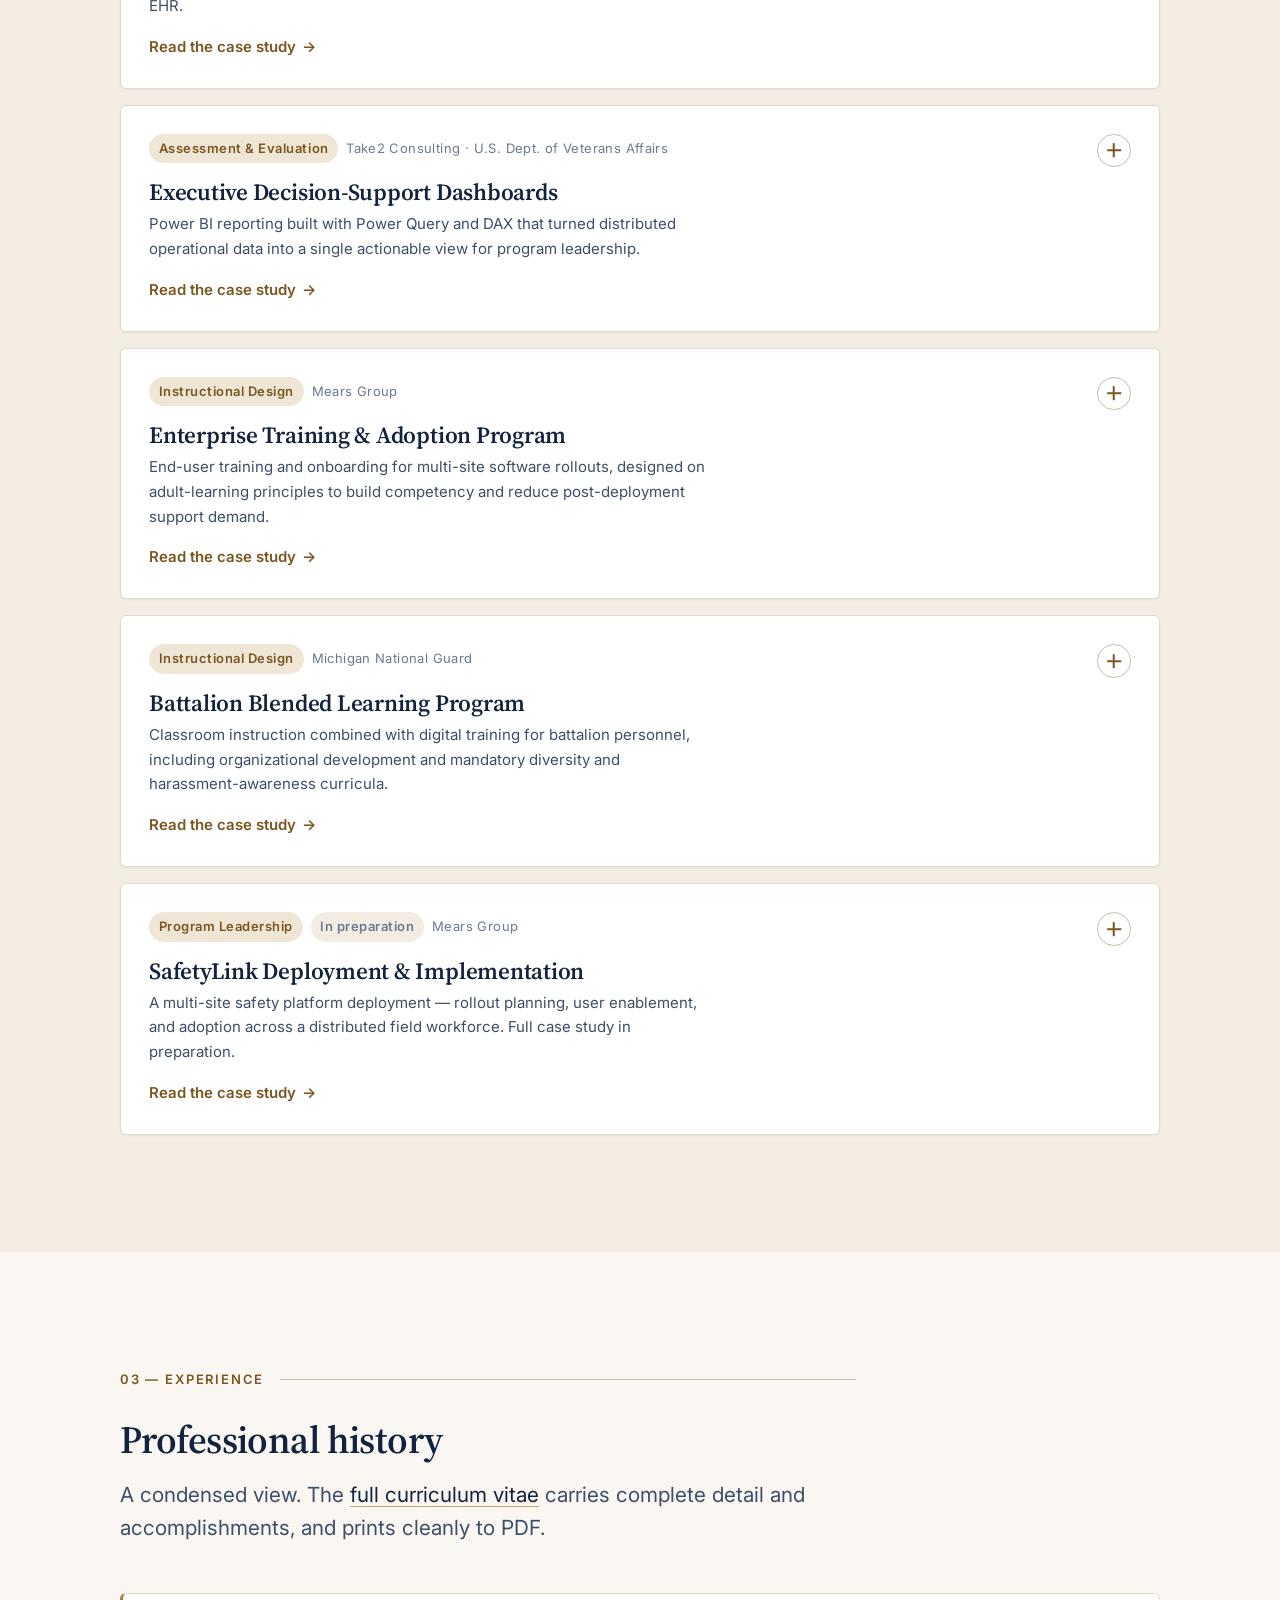
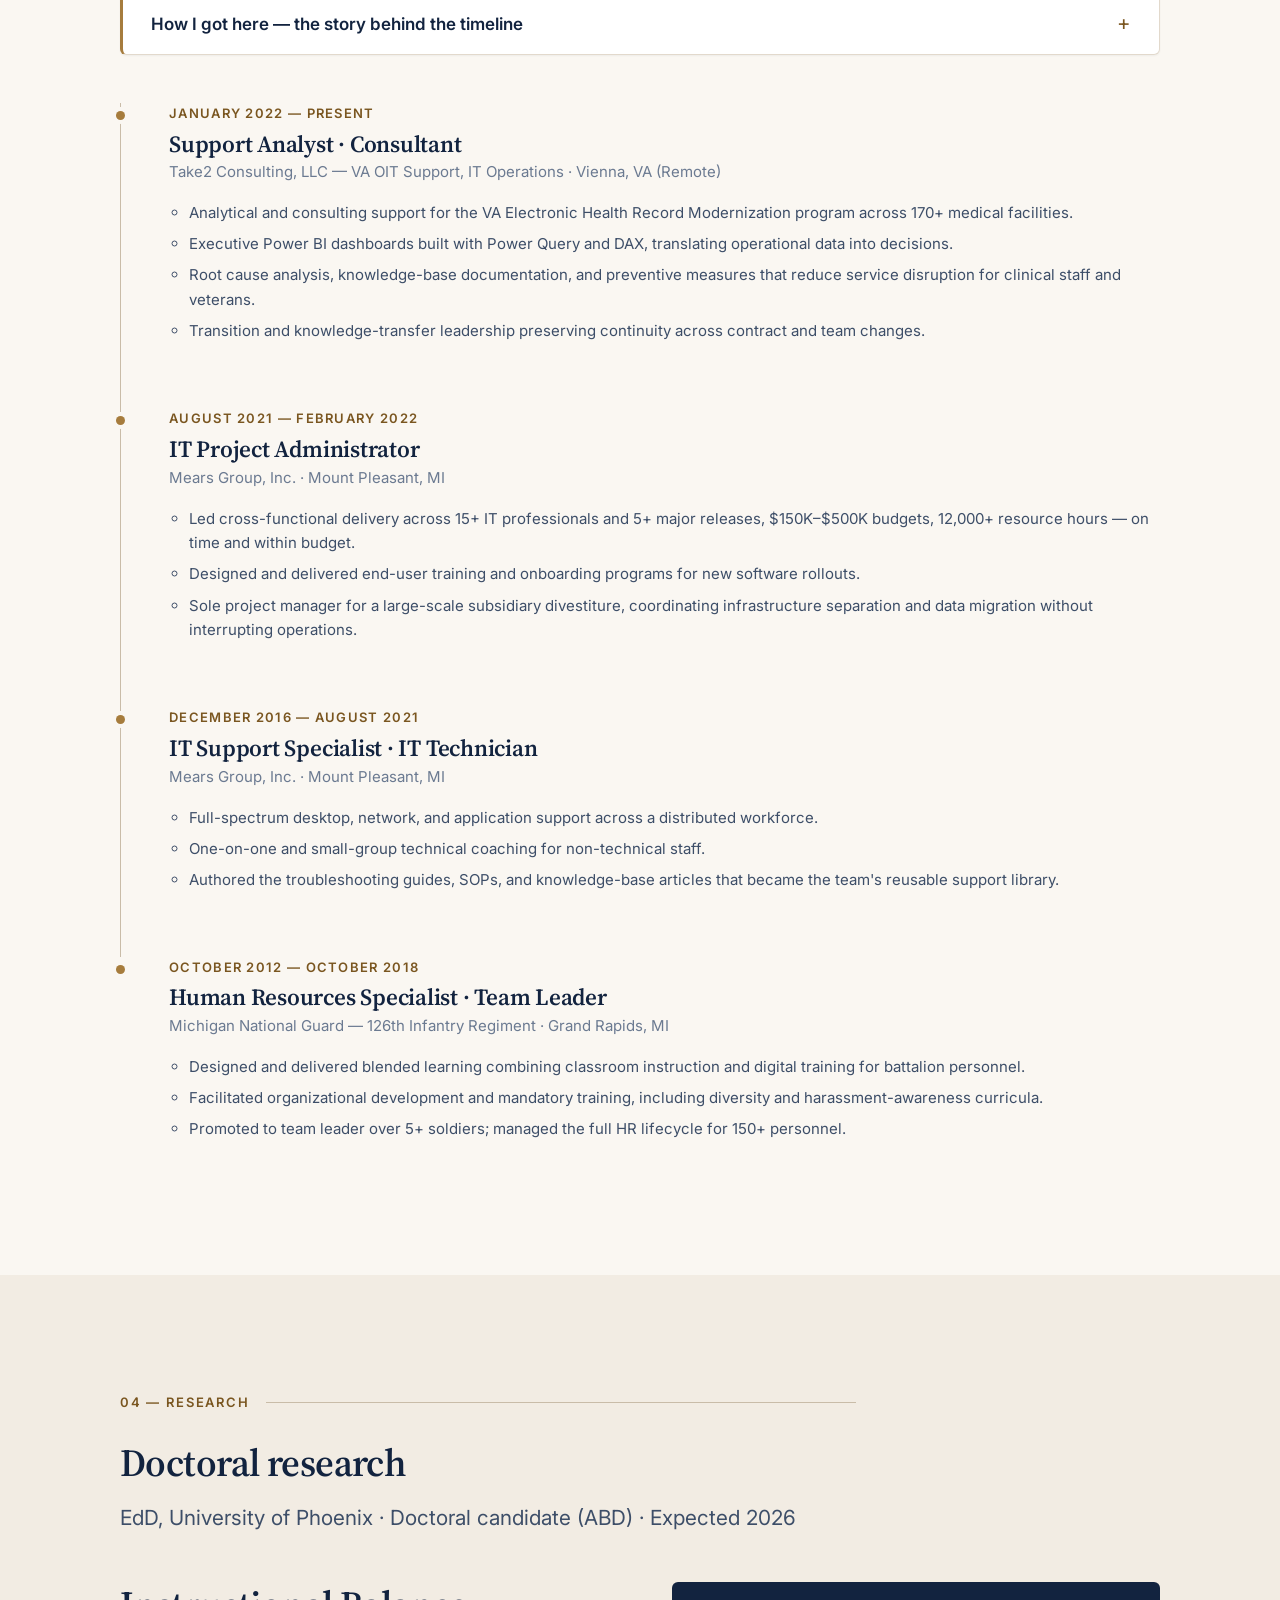
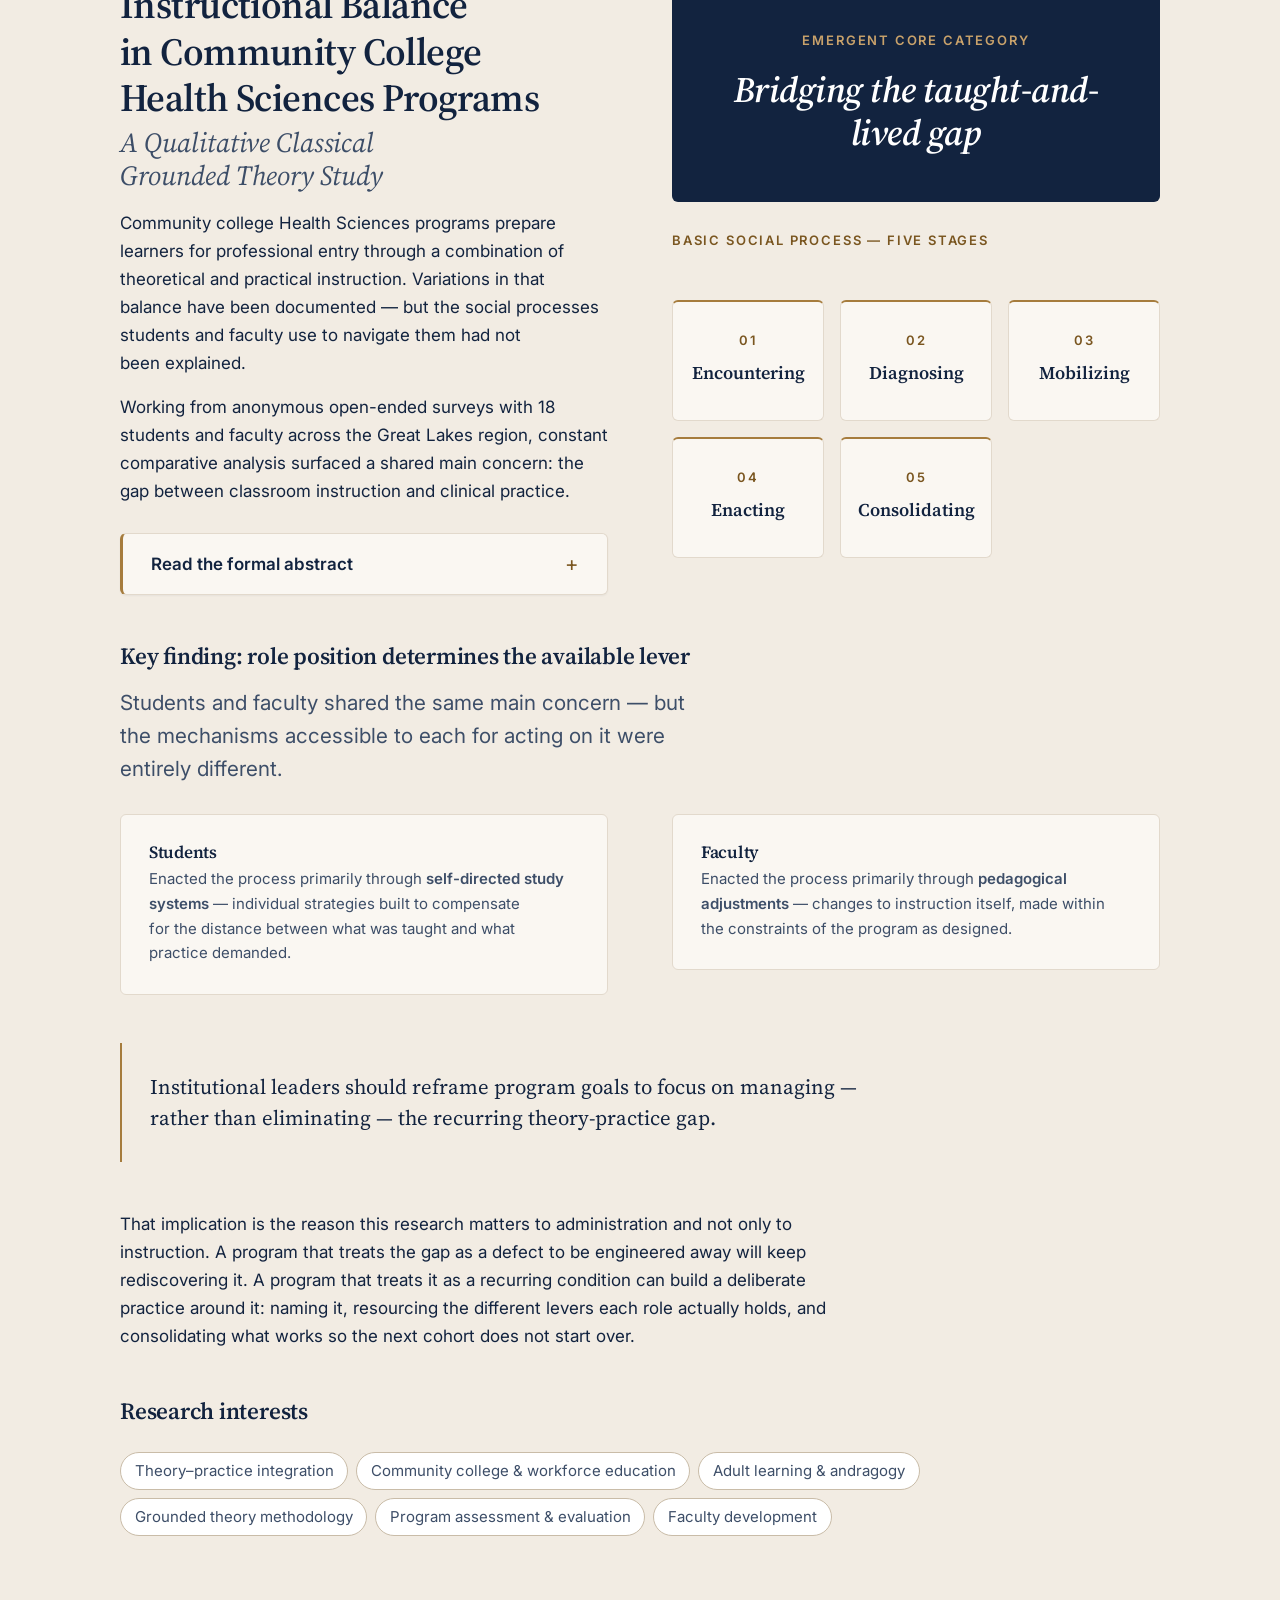
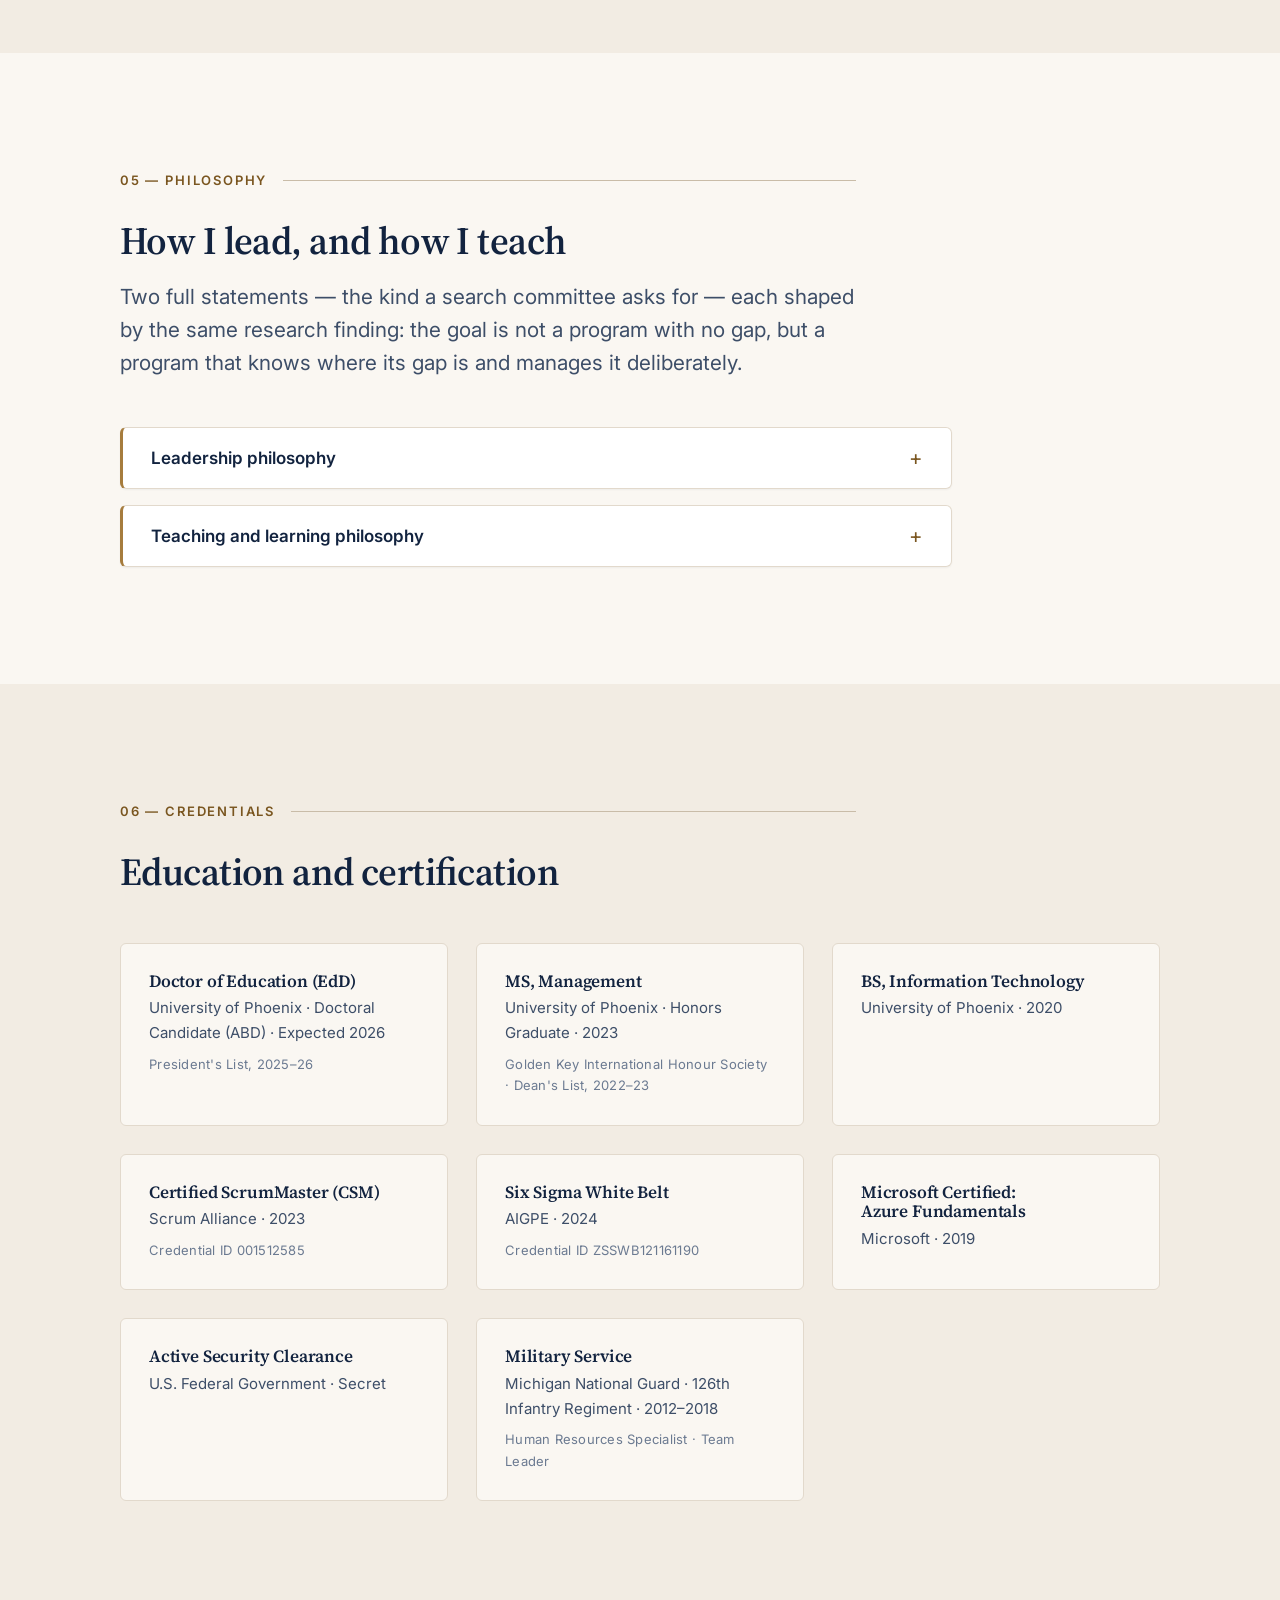
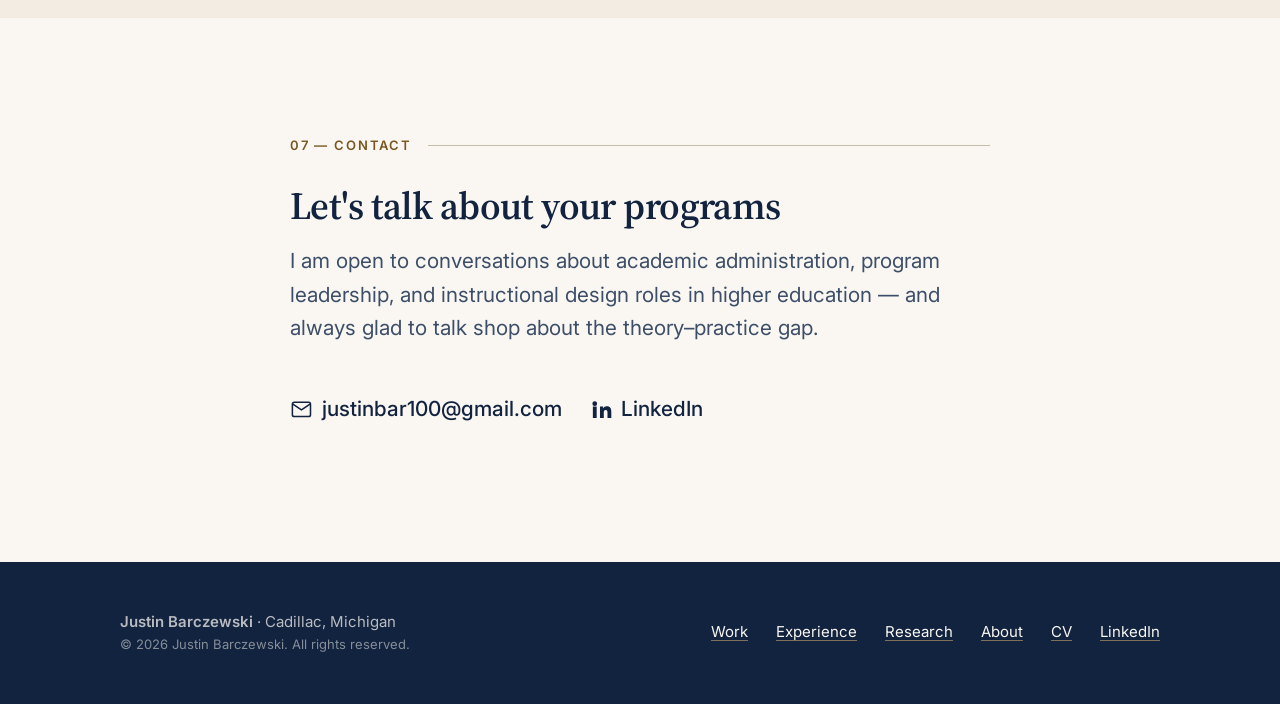
==== commit dfa8f034: "Consolidate portfolio into a single page Replace the multi-page layout (home, about, research, work " ====
--- a/work/index.html
+++ b/work/index.html
@@ -1,198 +1,15 @@
 <!DOCTYPE html>
-<html lang="en" class="no-js">
+<html lang="en">
 <head>
 <meta charset="utf-8">
 <meta name="viewport" content="width=device-width, initial-scale=1">
-
-<title>Work — Justin Barczewski</title>
-<meta name="description" content="Case studies in program leadership, academic assessment and evaluation, instructional design, and change and knowledge management by Justin Barczewski.">
-<meta name="author" content="Justin Barczewski">
-<link rel="canonical" href="https://justin2988.github.io/work/">
-
-<meta property="og:type" content="website">
-<meta property="og:site_name" content="Justin Barczewski">
-<meta property="og:title" content="Work — Justin Barczewski">
-<meta property="og:description" content="Case studies in program leadership, assessment and evaluation, instructional design, and change management.">
-<meta property="og:url" content="https://justin2988.github.io/work/">
-<meta property="og:image" content="https://justin2988.github.io/assets/img/og-image.png">
-<meta property="og:image:width" content="1200">
-<meta property="og:image:height" content="630">
-<meta property="og:image:alt" content="Justin Barczewski — Educational Leadership and Program Development">
-<meta name="twitter:card" content="summary_large_image">
-
-<link rel="icon" href="/assets/img/favicon.svg" type="image/svg+xml">
-<link rel="manifest" href="/site.webmanifest">
-<meta name="theme-color" content="#12233F">
-
-<link rel="preconnect" href="https://fonts.googleapis.com">
-<link rel="preconnect" href="https://fonts.gstatic.com" crossorigin>
-<link href="https://fonts.googleapis.com/css2?family=Inter:wght@400;500;600;700&amp;family=Source+Serif+4:opsz,wght@8..60,400;8..60,600;8..60,700&amp;display=swap" rel="stylesheet">
-<link rel="stylesheet" href="/assets/css/site.css">
+<meta name="robots" content="noindex">
+<meta http-equiv="refresh" content="0; url=/#work">
+<link rel="canonical" href="https://justin2988.github.io/">
+<title>Moved — Justin Barczewski</title>
 </head>
-
 <body>
-<a class="skip-link" href="#main">Skip to content</a>
-
-<!-- SHARED:HEADER start -->
-<header class="site-header">
-  <div class="container site-header__inner">
-    <a class="brand" href="/">Justin Barczewski</a>
-    <button class="nav__toggle" type="button" aria-expanded="false" aria-controls="site-nav">
-      <span class="nav__toggle-bars"></span>
-      <span class="visually-hidden">Menu</span>
-    </button>
-    <nav class="nav" id="site-nav" aria-label="Primary">
-      <ul class="nav__list">
-        <li><a class="nav__link" href="/work/" aria-current="page">Work</a></li>
-        <li><a class="nav__link" href="/about.html">About</a></li>
-        <li><a class="nav__link" href="/research.html">Research</a></li>
-        <li><a class="nav__link" href="/cv.html">CV</a></li>
-      </ul>
-      <a class="btn btn--ghost" href="/#contact">Contact</a>
-    </nav>
-  </div>
-</header>
-<!-- SHARED:HEADER end -->
-
-<main id="main">
-
-  <section class="page-header">
-    <div class="container">
-      <span class="eyebrow">Portfolio</span>
-      <h1>Selected work</h1>
-      <p class="lead">
-        Case studies from enterprise health system modernization, technology program leadership,
-        and adult training design — organized by the capability each one demonstrates.
-      </p>
-    </div>
-  </section>
-
-  <section class="section" aria-labelledby="all-work-heading">
-    <div class="container">
-      <h2 id="all-work-heading" class="visually-hidden">All case studies</h2>
-
-      <div class="filter-bar" data-filter-bar role="group" aria-label="Filter case studies by capability">
-        <button class="filter-btn" type="button" data-filter="all" aria-pressed="true">All work</button>
-        <button class="filter-btn" type="button" data-filter="program-leadership" aria-pressed="false">Program Leadership</button>
-        <button class="filter-btn" type="button" data-filter="assessment" aria-pressed="false">Assessment &amp; Evaluation</button>
-        <button class="filter-btn" type="button" data-filter="instructional-design" aria-pressed="false">Instructional Design</button>
-        <button class="filter-btn" type="button" data-filter="change-management" aria-pressed="false">Change &amp; Knowledge Management</button>
-      </div>
-
-      <p class="visually-hidden" role="status" data-filter-status></p>
-
-      <div class="work-grid" data-filter-grid>
-
-        <a class="work-card" href="/work/ehr-modernization-program.html"
-           data-categories="program-leadership change-management assessment" data-reveal>
-          <div class="work-card__meta">
-            <span class="tag">Program Leadership</span>
-            <span class="work-card__org">Take2 Consulting · U.S. Dept. of Veterans Affairs</span>
-          </div>
-          <h3 class="work-card__title">Electronic Health Record Modernization</h3>
-          <p class="work-card__desc">
-            Analytical and consulting support for the enterprise transition of more than 170 VA
-            medical facilities from the legacy VistA system to a unified Federal EHR — improving
-            project tracking, issue management, and reporting at program scale.
-          </p>
-          <span class="work-card__cta">Read the case study</span>
-        </a>
-
-        <a class="work-card" href="/work/training-adoption-program.html"
-           data-categories="instructional-design change-management" data-reveal>
-          <div class="work-card__meta">
-            <span class="tag">Instructional Design</span>
-            <span class="work-card__org">Mears Group</span>
-          </div>
-          <h3 class="work-card__title">Enterprise Training &amp; Adoption Program</h3>
-          <p class="work-card__desc">
-            End-user training and onboarding for multi-site software rollouts, designed on
-            adult-learning principles to build staff competency, drive adoption, and reduce
-            post-deployment support demand.
-          </p>
-          <span class="work-card__cta">Read the case study</span>
-        </a>
-
-        <a class="work-card" href="/work/decision-support-dashboards.html"
-           data-categories="assessment program-leadership" data-reveal>
-          <div class="work-card__meta">
-            <span class="tag">Assessment &amp; Evaluation</span>
-            <span class="work-card__org">Take2 Consulting · U.S. Dept. of Veterans Affairs</span>
-          </div>
-          <h3 class="work-card__title">Executive Decision-Support Dashboards</h3>
-          <p class="work-card__desc">
-            Power BI reporting built with Power Query and DAX that turned distributed operational
-            data into a single actionable view for program leadership — the institutional-research
-            problem in a different setting.
-          </p>
-          <span class="work-card__cta">Read the case study</span>
-        </a>
-
-        <a class="work-card" href="/work/blended-learning-program.html"
-           data-categories="instructional-design program-leadership" data-reveal>
-          <div class="work-card__meta">
-            <span class="tag">Instructional Design</span>
-            <span class="work-card__org">Michigan National Guard</span>
-          </div>
-          <h3 class="work-card__title">Battalion Blended Learning Program</h3>
-          <p class="work-card__desc">
-            Classroom instruction combined with digital training for battalion personnel, including
-            organizational development and mandatory diversity and harassment-awareness curricula.
-          </p>
-          <span class="work-card__cta">Read the case study</span>
-        </a>
-
-        <a class="work-card" href="/work/safetylink-implementation.html"
-           data-categories="program-leadership change-management instructional-design" data-reveal>
-          <div class="work-card__meta">
-            <span class="tag">Program Leadership</span>
-            <span class="tag tag--muted">In preparation</span>
-          </div>
-          <h3 class="work-card__title">SafetyLink Deployment &amp; Implementation</h3>
-          <p class="work-card__desc">
-            A multi-site safety platform deployment — rollout planning, user enablement, and
-            adoption. Full case study in preparation.
-          </p>
-          <span class="work-card__cta">See the outline</span>
-        </a>
-
-      </div>
-    </div>
-  </section>
-
-  <section class="section section--tight section--alt" aria-labelledby="work-cta-heading">
-    <div class="container container--narrow text-center" data-reveal>
-      <h2 id="work-cta-heading">The thinking behind the work</h2>
-      <p class="lead">
-        Leadership and teaching philosophy, and the doctoral research that frames both.
-      </p>
-      <div class="btn-row btn-row--center">
-        <a class="btn btn--primary" href="/about.html">Read about my approach <span class="btn__arrow" aria-hidden="true">→</span></a>
-        <a class="btn btn--ghost" href="/research.html">Doctoral research</a>
-      </div>
-    </div>
-  </section>
-
-</main>
-
-<!-- SHARED:FOOTER start -->
-<footer class="site-footer">
-  <div class="container site-footer__inner">
-    <div>
-      <p class="mb-0"><strong>Justin Barczewski</strong> · Cadillac, Michigan</p>
-      <p class="site-footer__legal">© <span data-current-year>2026</span> Justin Barczewski. All rights reserved.</p>
-    </div>
-    <ul class="site-footer__nav">
-      <li><a href="/work/">Work</a></li>
-      <li><a href="/about.html">About</a></li>
-      <li><a href="/research.html">Research</a></li>
-      <li><a href="/cv.html">CV</a></li>
-      <li><a href="https://www.linkedin.com/in/justin-barczewski-542234149" rel="me noopener" target="_blank">LinkedIn<span class="visually-hidden"> (opens in a new tab)</span></a></li>
-    </ul>
-  </div>
-</footer>
-<!-- SHARED:FOOTER end -->
-
-<script src="/assets/js/site.js" defer></script>
+<p>This content now lives on the single-page portfolio. <a href="/#work">Continue to justin2988.github.io</a></p>
+<script>location.replace("/#work");</script>
 </body>
 </html>
